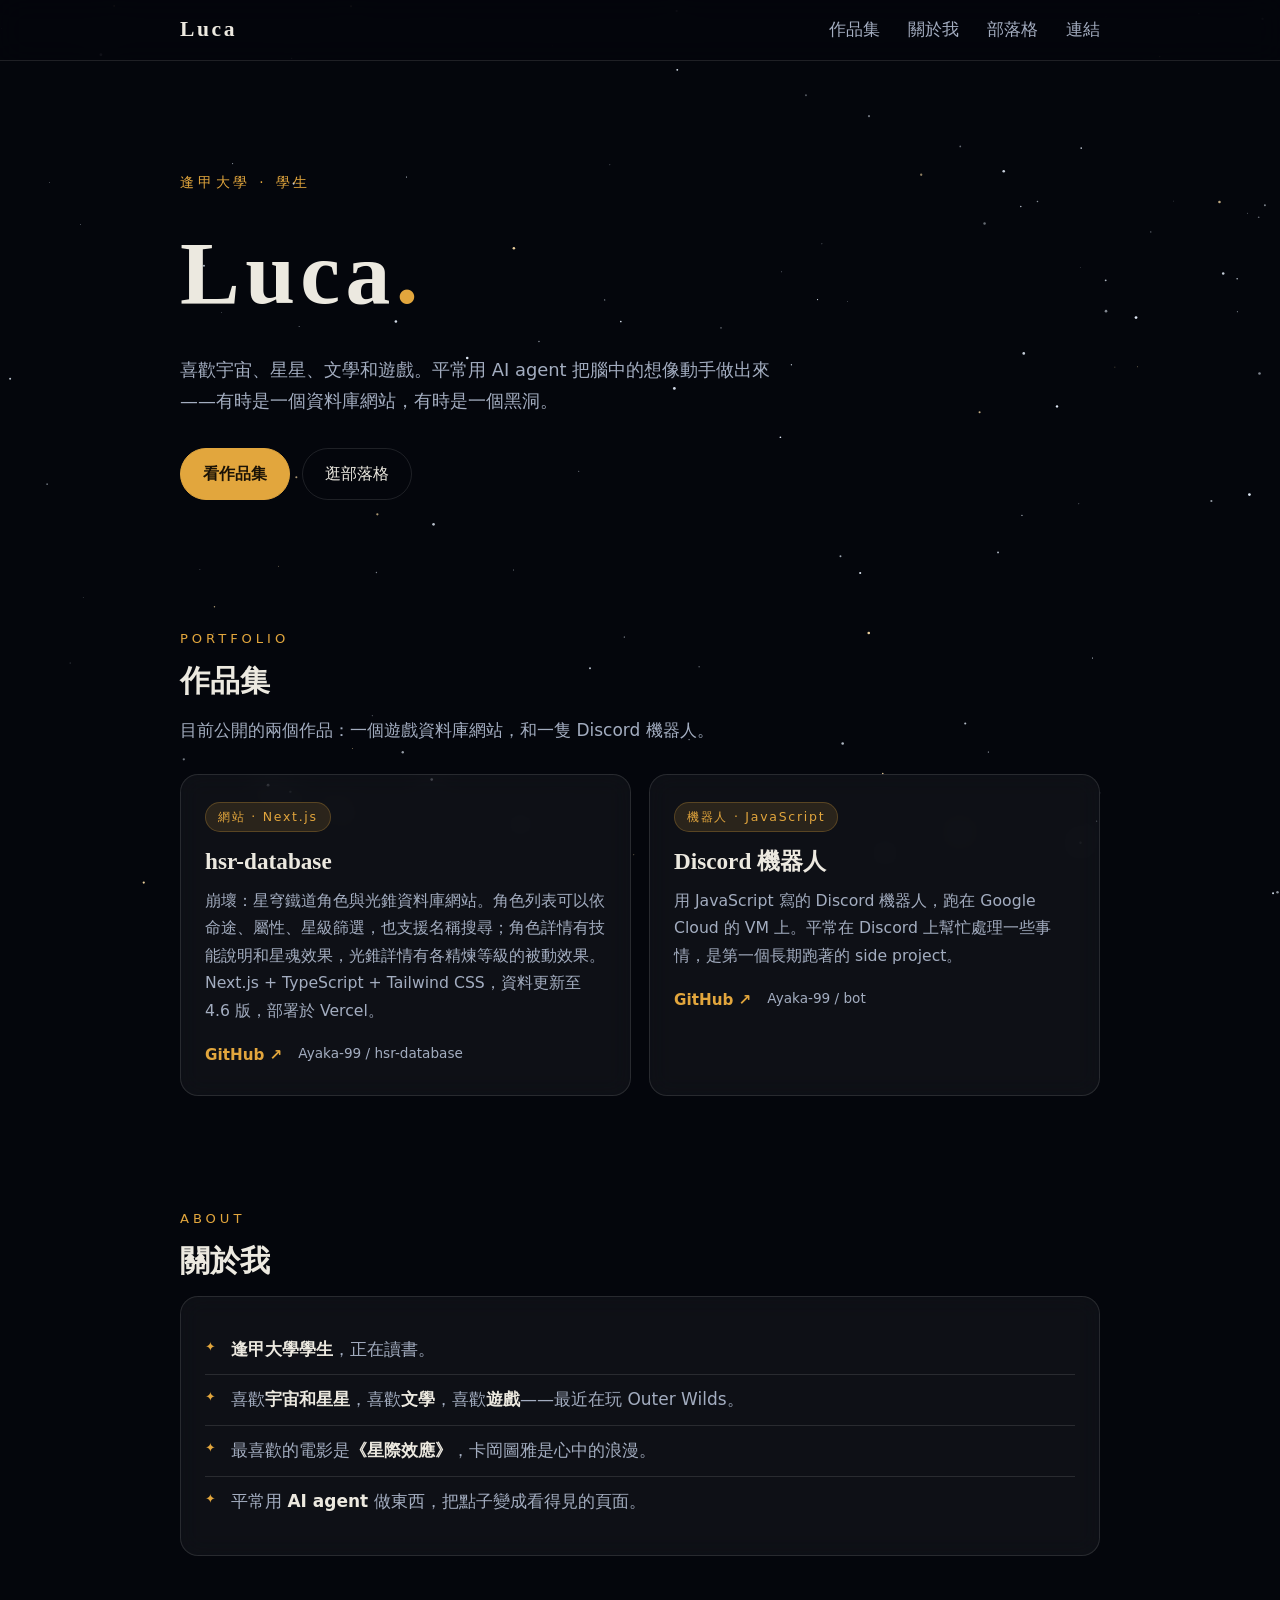
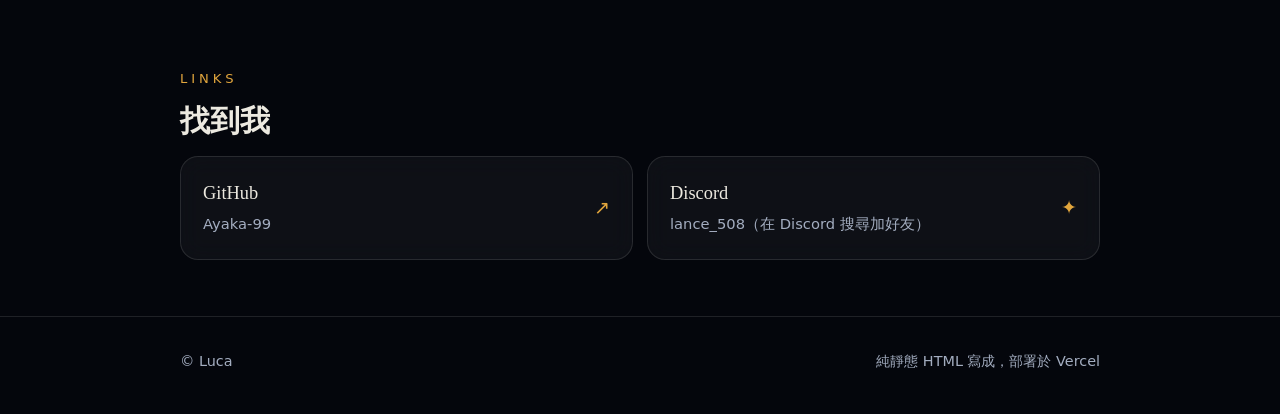
==== index.html @ b11821df "fix(nav): mobile menu drops to full-width row; feat: hero entrance and scroll-reveal animations" ====
<!DOCTYPE html>
<html lang="zh-Hant">
<head>
  <meta charset="UTF-8">
  <meta name="viewport" content="width=device-width, initial-scale=1.0">
  <meta name="description" content="Luca 的個人網站：逢甲大學學生，喜歡宇宙、星星、文學和遊戲。作品集、關於我、部落格。">
  <title>Luca</title>
  <link rel="stylesheet" href="assets/css/style.css">
</head>
<body>
  <canvas id="stars" aria-hidden="true"></canvas>

  <header class="site-header">
    <div class="container header-inner">
      <a class="brand" href="index.html">Luca</a>
      <button class="nav-toggle" type="button" aria-expanded="false" aria-label="開啟選單">☰</button>
      <nav class="site-nav" aria-label="主選單">
        <a href="#works">作品集</a>
        <a href="#about">關於我</a>
        <a href="blog/">部落格</a>
        <a href="#links">連結</a>
      </nav>
    </div>
  </header>

  <main>
    <!-- Hero -->
    <section class="hero">
      <div class="container">
        <p class="eyebrow">逢甲大學 · 學生</p>
        <h1>Luca<span class="dot">.</span></h1>
        <p class="lede">喜歡宇宙、星星、文學和遊戲。平常用 AI agent 把腦中的想像動手做出來——有時是一個資料庫網站，有時是一個黑洞。</p>
        <div class="hero-actions">
          <a class="btn" href="#works">看作品集</a>
          <a class="btn btn-ghost" href="blog/">逛部落格</a>
        </div>
      </div>
    </section>

    <!-- 作品集 -->
    <section class="section" id="works">
      <div class="container">
        <p class="section-label">PORTFOLIO</p>
        <h2>作品集</h2>
        <p class="section-intro">目前公開的兩個作品：一個遊戲資料庫網站，和一隻 Discord 機器人。</p>

        <div class="works-grid">
          <article class="work-card reveal">
            <span class="work-tag">網站 · Next.js</span>
            <h3>hsr-database</h3>
            <p>崩壞：星穹鐵道角色與光錐資料庫網站。角色列表可以依命途、屬性、星級篩選，也支援名稱搜尋；角色詳情有技能說明和星魂效果，光錐詳情有各精煉等級的被動效果。Next.js + TypeScript + Tailwind CSS，資料更新至 4.6 版，部署於 Vercel。</p>
            <div class="work-links">
              <a href="https://github.com/Ayaka-99/hsr-database" target="_blank" rel="noopener">GitHub ↗</a>
              <span class="repo">Ayaka-99 / hsr-database</span>
            </div>
          </article>

          <article class="work-card reveal">
            <span class="work-tag">機器人 · JavaScript</span>
            <h3>Discord 機器人</h3>
            <p>用 JavaScript 寫的 Discord 機器人，跑在 Google Cloud 的 VM 上。平常在 Discord 上幫忙處理一些事情，是第一個長期跑著的 side project。</p>
            <div class="work-links">
              <a href="https://github.com/Ayaka-99/bot" target="_blank" rel="noopener">GitHub ↗</a>
              <span class="repo">Ayaka-99 / bot</span>
            </div>
          </article>
        </div>
      </div>
    </section>

    <!-- 關於我 -->
    <section class="section" id="about">
      <div class="container">
        <p class="section-label">ABOUT</p>
        <h2>關於我</h2>
        <div class="about-panel reveal">
          <ul class="about-list">
            <li><strong>逢甲大學學生</strong>，正在讀書。</li>
            <li>喜歡<strong>宇宙和星星</strong>，喜歡<strong>文學</strong>，喜歡<strong>遊戲</strong>——最近在玩 Outer Wilds。</li>
            <li>最喜歡的電影是<strong>《星際效應》</strong>，卡岡圖雅是心中的浪漫。</li>
            <li>平常用 <strong>AI agent</strong> 做東西，把點子變成看得見的頁面。</li>
          </ul>
        </div>
      </div>
    </section>

    <!-- 連結 -->
    <section class="section" id="links">
      <div class="container">
        <p class="section-label">LINKS</p>
        <h2>找到我</h2>
        <div class="link-grid">
          <a class="link-card reveal" href="https://github.com/Ayaka-99" target="_blank" rel="noopener">
            <span>
              <span class="link-name">GitHub</span><br>
              <span class="link-handle">Ayaka-99</span>
            </span>
            <span class="link-arrow">↗</span>
          </a>
          <div class="link-card reveal">
            <span>
              <span class="link-name">Discord</span><br>
              <span class="link-handle">lance_508（在 Discord 搜尋加好友）</span>
            </span>
            <span class="link-arrow">✦</span>
          </div>
        </div>
      </div>
    </section>
  </main>

  <footer class="site-footer">
    <div class="container">
      <span>© Luca</span>
      <span>純靜態 HTML 寫成，部署於 Vercel</span>
    </div>
  </footer>

  <script src="assets/js/main.js"></script>
</body>
</html>
---- assets/css/style.css ----
/* Luca — 個人網站樣式
   深空黑 + 星空 + 玻璃面板。手機優先，響應式。
   注意：本站刻意不用線性漸層。 */

:root {
  --bg: #04060c;
  --bg-soft: #0a0f1a;
  --panel: rgba(255, 255, 255, 0.045);
  --panel-border: rgba(255, 255, 255, 0.11);
  --panel-border-hover: rgba(226, 166, 61, 0.45);
  --text: #ece9e0;
  --muted: #a3adc0;
  --accent: #e2a63d;
  --accent-ink: #1a1206;
  --accent-soft: rgba(226, 166, 61, 0.13);
  --radius: 18px;
  --max: 960px;
  --serif: "Noto Serif TC", "Songti TC", Georgia, "Times New Roman", serif;
  --sans: "Noto Sans TC", "PingFang TC", "Microsoft JhengHei", system-ui, -apple-system, "Segoe UI", sans-serif;
}

* { box-sizing: border-box; }

html { scroll-behavior: smooth; }

body {
  margin: 0;
  background: var(--bg);
  color: var(--text);
  font-family: var(--sans);
  font-size: 17px;
  line-height: 1.75;
  -webkit-font-smoothing: antialiased;
}

/* 星空畫布：固定在背景，內容在其上 */
#stars {
  position: fixed;
  inset: 0;
  z-index: -1;
  pointer-events: none;
}

a { color: var(--accent); text-decoration: none; }
a:hover { text-decoration: underline; }

h1, h2, h3 { font-family: var(--serif); line-height: 1.35; margin: 0; }
p { margin: 0 0 1em; }
p:last-child { margin-bottom: 0; }

.container {
  width: 100%;
  max-width: var(--max);
  margin: 0 auto;
  padding: 0 20px;
}

/* ── 頂部導覽 ── */
.site-header {
  position: sticky;
  top: 0;
  z-index: 10;
  background: rgba(4, 6, 12, 0.82);
  backdrop-filter: blur(14px);
  -webkit-backdrop-filter: blur(14px);
  border-bottom: 1px solid var(--panel-border);
}

.header-inner {
  display: flex;
  align-items: center;
  justify-content: space-between;
  flex-wrap: wrap;
  min-height: 60px;
}

.brand {
  font-family: var(--serif);
  font-size: 1.35rem;
  font-weight: 700;
  letter-spacing: 0.12em;
  color: var(--text);
}
.brand:hover { text-decoration: none; color: var(--accent); }

.nav-toggle {
  background: none;
  border: 1px solid var(--panel-border);
  border-radius: 10px;
  color: var(--text);
  font-size: 1.1rem;
  line-height: 1;
  padding: 8px 12px;
  cursor: pointer;
}

.site-nav { display: none; }
.site-header.nav-open .site-nav {
  display: flex;
  flex-direction: column;
  flex-basis: 100%;
  gap: 4px;
  padding: 8px 0 16px;
  border-top: 1px solid var(--panel-border);
  margin-top: 8px;
}
.site-nav a {
  color: var(--muted);
  padding: 8px 4px;
  border-bottom: 1px solid transparent;
}
.site-nav a:hover { color: var(--text); text-decoration: none; }

/* ── Hero ── */
.hero { padding: 84px 0 56px; }
.hero .eyebrow {
  color: var(--accent);
  font-size: 0.85rem;
  letter-spacing: 0.28em;
  margin-bottom: 18px;
}
.hero h1 {
  font-size: clamp(3.2rem, 14vw, 5.6rem);
  letter-spacing: 0.06em;
  margin-bottom: 20px;
}
.hero h1 .dot { color: var(--accent); }
.hero .lede {
  font-size: 1.12rem;
  color: var(--muted);
  max-width: 34em;
  margin-bottom: 32px;
}
.hero-actions { display: flex; flex-wrap: wrap; gap: 12px; }

/* ── 進場與捲動動畫 ── */
@keyframes rise {
  from { opacity: 0; transform: translateY(14px); }
  to { opacity: 1; transform: translateY(0); }
}
.hero .eyebrow { animation: rise 0.7s ease both; }
.hero h1 { animation: rise 0.7s ease 0.08s both; }
.hero .lede { animation: rise 0.7s ease 0.16s both; }
.hero-actions { animation: rise 0.7s ease 0.24s both; }

/* 捲動淡入（由 JS 加上 .in；無 JS 時保持可見） */
.js .reveal {
  opacity: 0;
  transform: translateY(14px);
  transition: opacity 0.6s ease, transform 0.6s ease;
}
.js .reveal.in { opacity: 1; transform: translateY(0); }

.btn {
  display: inline-block;
  padding: 11px 22px;
  border-radius: 999px;
  font-size: 0.98rem;
  background: var(--accent);
  color: var(--accent-ink);
  font-weight: 700;
  border: 1px solid var(--accent);
}
.btn:hover { text-decoration: none; filter: brightness(1.08); }
.btn-ghost {
  background: transparent;
  color: var(--text);
  border: 1px solid var(--panel-border);
  font-weight: 400;
}
.btn-ghost:hover { border-color: var(--accent); color: var(--accent); filter: none; }

/* ── 區塊 ── */
.section { padding: 56px 0; }
.section-label {
  font-size: 0.82rem;
  letter-spacing: 0.3em;
  color: var(--accent);
  margin-bottom: 10px;
}
.section h2 { font-size: 1.9rem; margin-bottom: 14px; }
.section .section-intro { color: var(--muted); max-width: 38em; margin-bottom: 28px; }

/* ── 作品卡片 ── */
.works-grid {
  display: grid;
  grid-template-columns: 1fr;
  gap: 18px;
}
.work-card {
  background: var(--panel);
  border: 1px solid var(--panel-border);
  border-radius: var(--radius);
  padding: 26px 24px;
  backdrop-filter: blur(12px);
  -webkit-backdrop-filter: blur(12px);
  transition: transform 0.25s ease, border-color 0.25s ease;
}
.work-card:hover {
  transform: translateY(-4px);
  border-color: var(--panel-border-hover);
}
.work-tag {
  display: inline-block;
  font-size: 0.78rem;
  letter-spacing: 0.14em;
  color: var(--accent);
  background: var(--accent-soft);
  border: 1px solid rgba(226, 166, 61, 0.25);
  border-radius: 999px;
  padding: 3px 12px;
  margin-bottom: 14px;
}
.work-card h3 { font-size: 1.45rem; margin-bottom: 10px; }
.work-card p { color: var(--muted); font-size: 0.98rem; }
.work-links { margin-top: 18px; display: flex; flex-wrap: wrap; gap: 16px; }
.work-links a { font-size: 0.95rem; font-weight: 700; }
.work-links .repo {
  color: var(--muted);
  font-size: 0.85rem;
  font-weight: 400;
}

/* ── 關於我 ── */
.about-panel {
  background: var(--panel);
  border: 1px solid var(--panel-border);
  border-radius: var(--radius);
  padding: 28px 24px;
  backdrop-filter: blur(12px);
  -webkit-backdrop-filter: blur(12px);
}
.about-panel p { color: var(--muted); }
.about-panel p strong { color: var(--text); font-weight: 700; }
.about-list { list-style: none; padding: 0; margin: 0; }
.about-list li {
  padding: 10px 0 10px 26px;
  position: relative;
  color: var(--muted);
  border-top: 1px solid var(--panel-border);
}
.about-list li:first-child { border-top: none; }
.about-list li::before {
  content: "✦";
  position: absolute;
  left: 0;
  top: 11px;
  color: var(--accent);
  font-size: 0.8rem;
}
.about-list li strong { color: var(--text); }

/* ── 連結 ── */
.link-grid {
  display: grid;
  grid-template-columns: 1fr;
  gap: 14px;
}
.link-card {
  display: flex;
  align-items: center;
  justify-content: space-between;
  gap: 16px;
  background: var(--panel);
  border: 1px solid var(--panel-border);
  border-radius: var(--radius);
  padding: 20px 22px;
  backdrop-filter: blur(12px);
  -webkit-backdrop-filter: blur(12px);
  color: var(--text);
  transition: border-color 0.25s ease, transform 0.25s ease;
}
.link-card:hover { text-decoration: none; border-color: var(--panel-border-hover); transform: translateY(-2px); }
.link-card .link-name { font-family: var(--serif); font-size: 1.15rem; }
.link-card .link-handle { color: var(--muted); font-size: 0.92rem; }
.link-card .link-arrow { color: var(--accent); font-size: 1.2rem; }

/* ── 部落格 ── */
.post-list { list-style: none; padding: 0; margin: 0; display: grid; gap: 16px; }
.post-item {
  background: var(--panel);
  border: 1px solid var(--panel-border);
  border-radius: var(--radius);
  padding: 24px;
  backdrop-filter: blur(12px);
  -webkit-backdrop-filter: blur(12px);
  transition: transform 0.25s ease, border-color 0.25s ease;
}
.post-item:hover { transform: translateY(-3px); border-color: var(--panel-border-hover); }
.post-item h3 { font-size: 1.3rem; margin-bottom: 8px; }
.post-item h3 a { color: var(--text); }
.post-item h3 a:hover { color: var(--accent); text-decoration: none; }
.post-item p { color: var(--muted); font-size: 0.97rem; }
.post-item .read-more { font-size: 0.92rem; font-weight: 700; }

.article { padding: 64px 0 72px; }
.article header { margin-bottom: 32px; }
.article h1 { font-size: clamp(1.7rem, 6vw, 2.4rem); margin-bottom: 14px; }
.article .article-lede { color: var(--muted); font-size: 1.05rem; }
.article .article-body p { margin-bottom: 1.2em; }
.article .article-body p:first-of-type::first-letter {
  font-family: var(--serif);
  font-size: 2.1em;
  line-height: 1;
  color: var(--accent);
  padding-right: 4px;
}
.back-link { display: inline-block; margin-top: 36px; font-weight: 700; }

/* ── 頁尾 ── */
.site-footer {
  border-top: 1px solid var(--panel-border);
  padding: 32px 0 40px;
  color: var(--muted);
  font-size: 0.9rem;
}
.site-footer .container { display: flex; flex-wrap: wrap; gap: 8px 24px; justify-content: space-between; }

/* ── 桌面版 ── */
@media (min-width: 640px) {
  .works-grid { grid-template-columns: 1fr 1fr; }
  .link-grid { grid-template-columns: 1fr 1fr; }
  .hero { padding: 110px 0 72px; }
}

@media (min-width: 760px) {
  .nav-toggle { display: none; }
  .site-nav { display: flex; gap: 28px; align-items: center; }
  .site-header.nav-open .site-nav { padding: 0; flex-direction: row; flex-basis: auto; border-top: none; margin-top: 0; }
  .site-nav a { padding: 0; }
  .header-inner { flex-wrap: nowrap; }
}

/* 減少動態偏好：關掉平滑捲動、進場與卡片動畫 */
@media (prefers-reduced-motion: reduce) {
  html { scroll-behavior: auto; }
  .work-card, .post-item, .link-card { transition: none; }
  .hero .eyebrow, .hero h1, .hero .lede, .hero-actions { animation: none; }
  .js .reveal { opacity: 1; transform: none; transition: none; }
}
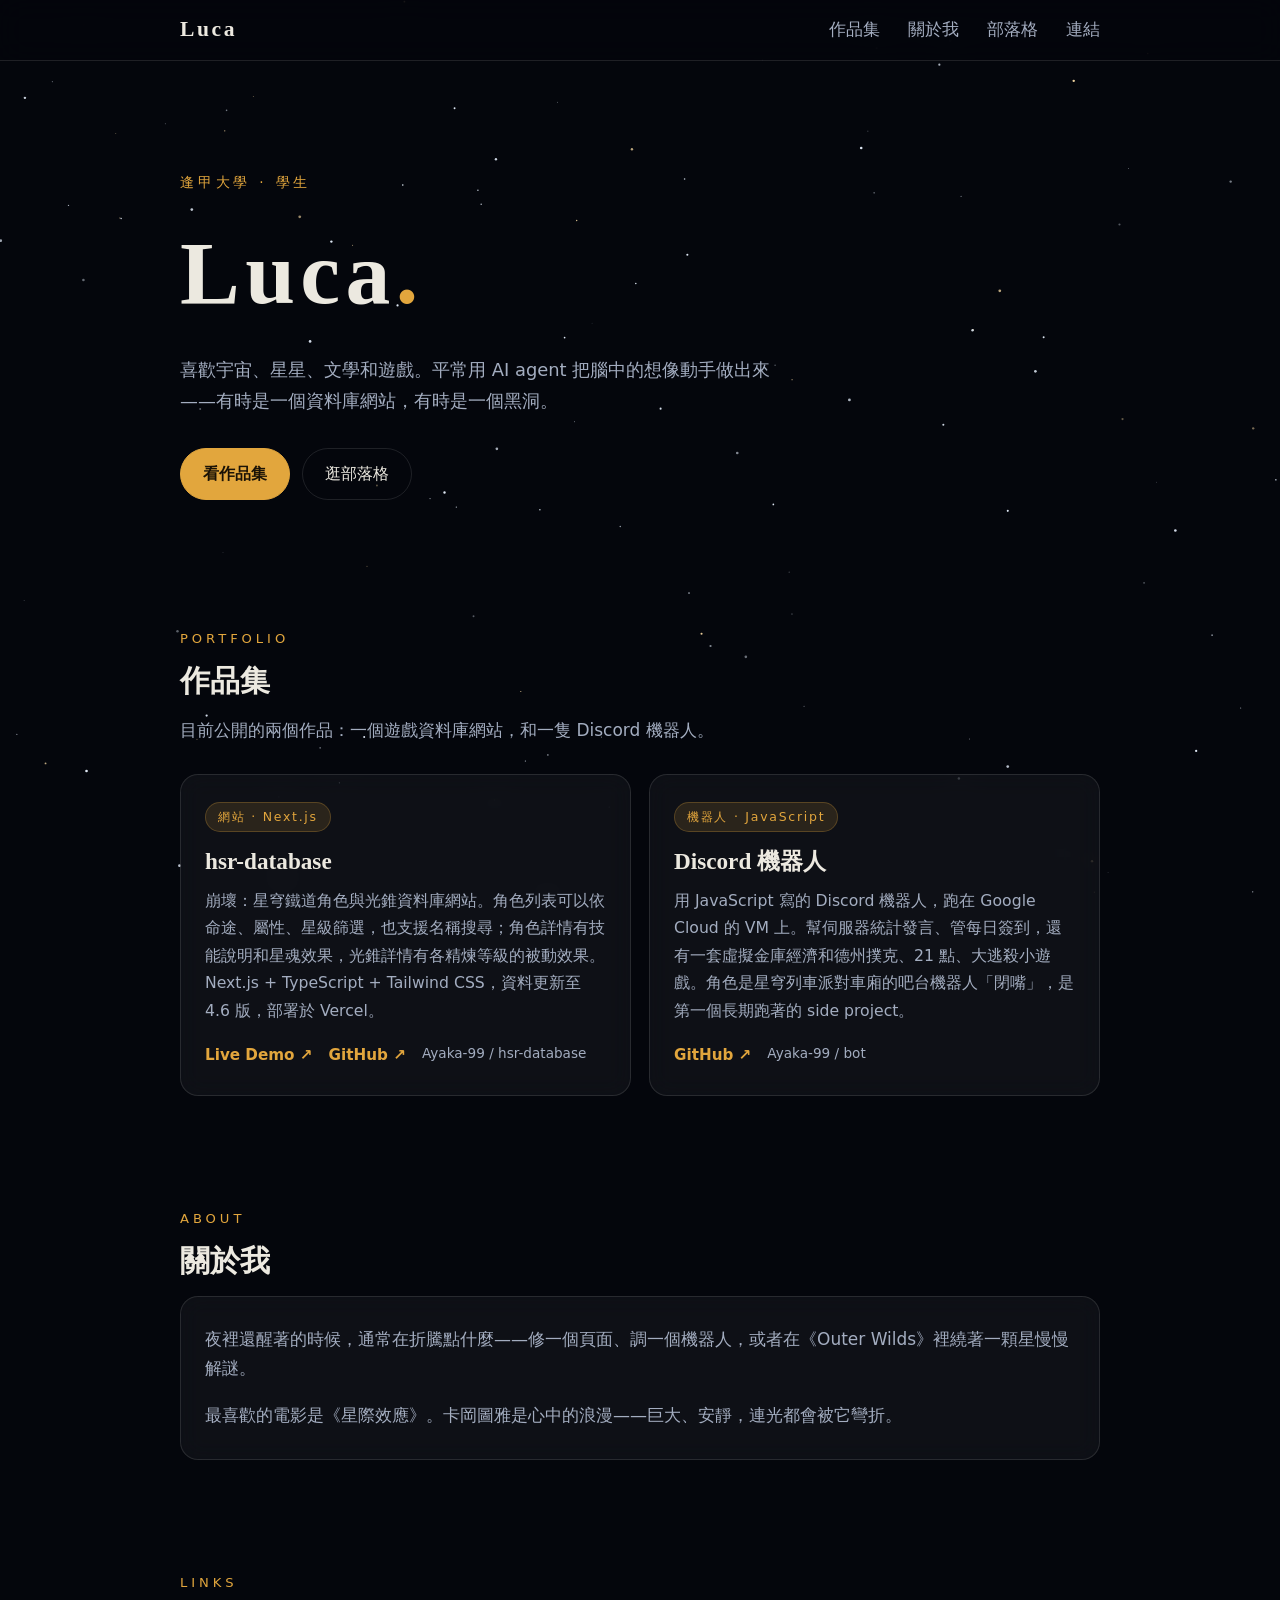
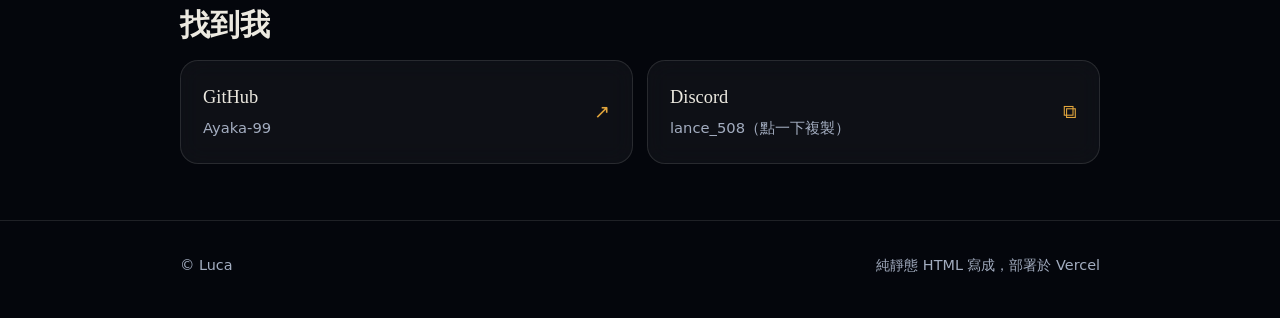
==== commit 8ea332ae: "fix(portfolio): apply Argon review - rewrite about, add hsr Live Demo, specify bot, Discord copy" ====
--- a/index.html
+++ b/index.html
@@ -50,6 +50,7 @@
             <h3>hsr-database</h3>
             <p>崩壞：星穹鐵道角色與光錐資料庫網站。角色列表可以依命途、屬性、星級篩選，也支援名稱搜尋；角色詳情有技能說明和星魂效果，光錐詳情有各精煉等級的被動效果。Next.js + TypeScript + Tailwind CSS，資料更新至 4.6 版，部署於 Vercel。</p>
             <div class="work-links">
+              <a href="https://hsr-database-preview.vercel.app" target="_blank" rel="noopener">Live Demo ↗</a>
               <a href="https://github.com/Ayaka-99/hsr-database" target="_blank" rel="noopener">GitHub ↗</a>
               <span class="repo">Ayaka-99 / hsr-database</span>
             </div>
@@ -58,7 +59,7 @@
           <article class="work-card reveal">
             <span class="work-tag">機器人 · JavaScript</span>
             <h3>Discord 機器人</h3>
-            <p>用 JavaScript 寫的 Discord 機器人，跑在 Google Cloud 的 VM 上。平常在 Discord 上幫忙處理一些事情，是第一個長期跑著的 side project。</p>
+            <p>用 JavaScript 寫的 Discord 機器人，跑在 Google Cloud 的 VM 上。幫伺服器統計發言、管每日簽到，還有一套虛擬金庫經濟和德州撲克、21 點、大逃殺小遊戲。角色是星穹列車派對車廂的吧台機器人「閉嘴」，是第一個長期跑著的 side project。</p>
             <div class="work-links">
               <a href="https://github.com/Ayaka-99/bot" target="_blank" rel="noopener">GitHub ↗</a>
               <span class="repo">Ayaka-99 / bot</span>
@@ -74,12 +75,8 @@
         <p class="section-label">ABOUT</p>
         <h2>關於我</h2>
         <div class="about-panel reveal">
-          <ul class="about-list">
-            <li><strong>逢甲大學學生</strong>，正在讀書。</li>
-            <li>喜歡<strong>宇宙和星星</strong>，喜歡<strong>文學</strong>，喜歡<strong>遊戲</strong>——最近在玩 Outer Wilds。</li>
-            <li>最喜歡的電影是<strong>《星際效應》</strong>，卡岡圖雅是心中的浪漫。</li>
-            <li>平常用 <strong>AI agent</strong> 做東西，把點子變成看得見的頁面。</li>
-          </ul>
+          <p>夜裡還醒著的時候，通常在折騰點什麼——修一個頁面、調一個機器人，或者在《Outer Wilds》裡繞著一顆星慢慢解謎。</p>
+          <p>最喜歡的電影是《星際效應》。卡岡圖雅是心中的浪漫——巨大、安靜，連光都會被它彎折。</p>
         </div>
       </div>
     </section>
@@ -97,13 +94,13 @@
             </span>
             <span class="link-arrow">↗</span>
           </a>
-          <div class="link-card reveal">
+          <button class="link-card reveal copy-card" type="button" id="discord-copy" aria-label="複製 Discord ID lance_508">
             <span>
               <span class="link-name">Discord</span><br>
-              <span class="link-handle">lance_508（在 Discord 搜尋加好友）</span>
+              <span class="link-handle">lance_508（點一下複製）</span>
             </span>
-            <span class="link-arrow">✦</span>
-          </div>
+            <span class="link-arrow">⧉</span>
+          </button>
         </div>
       </div>
     </section>
@@ -116,6 +113,8 @@
     </div>
   </footer>
 
+  <div class="toast" id="toast" role="status" aria-live="polite"></div>
+
   <script src="assets/js/main.js"></script>
 </body>
 </html>
--- a/assets/css/style.css
+++ b/assets/css/style.css
@@ -232,23 +232,6 @@
 }
 .about-panel p { color: var(--muted); }
 .about-panel p strong { color: var(--text); font-weight: 700; }
-.about-list { list-style: none; padding: 0; margin: 0; }
-.about-list li {
-  padding: 10px 0 10px 26px;
-  position: relative;
-  color: var(--muted);
-  border-top: 1px solid var(--panel-border);
-}
-.about-list li:first-child { border-top: none; }
-.about-list li::before {
-  content: "✦";
-  position: absolute;
-  left: 0;
-  top: 11px;
-  color: var(--accent);
-  font-size: 0.8rem;
-}
-.about-list li strong { color: var(--text); }
 
 /* ── 連結 ── */
 .link-grid {
@@ -274,6 +257,38 @@
 .link-card .link-name { font-family: var(--serif); font-size: 1.15rem; }
 .link-card .link-handle { color: var(--muted); font-size: 0.92rem; }
 .link-card .link-arrow { color: var(--accent); font-size: 1.2rem; }
+
+/* Discord 複製按鈕：外觀跟連結卡片一樣，但它是 button */
+button.link-card {
+  font: inherit;
+  text-align: left;
+  width: 100%;
+  cursor: pointer;
+}
+button.link-card:focus-visible {
+  outline: 2px solid var(--accent);
+  outline-offset: 2px;
+}
+
+/* 複製成功的小提示 */
+.toast {
+  position: fixed;
+  left: 50%;
+  bottom: 28px;
+  transform: translateX(-50%) translateY(8px);
+  background: var(--bg-soft);
+  color: var(--text);
+  border: 1px solid var(--panel-border-hover);
+  border-radius: 999px;
+  padding: 10px 20px;
+  font-size: 0.95rem;
+  white-space: nowrap;
+  opacity: 0;
+  pointer-events: none;
+  transition: opacity 0.25s ease, transform 0.25s ease;
+  z-index: 20;
+}
+.toast.show { opacity: 1; transform: translateX(-50%) translateY(0); }
 
 /* ── 部落格 ── */
 .post-list { list-style: none; padding: 0; margin: 0; display: grid; gap: 16px; }
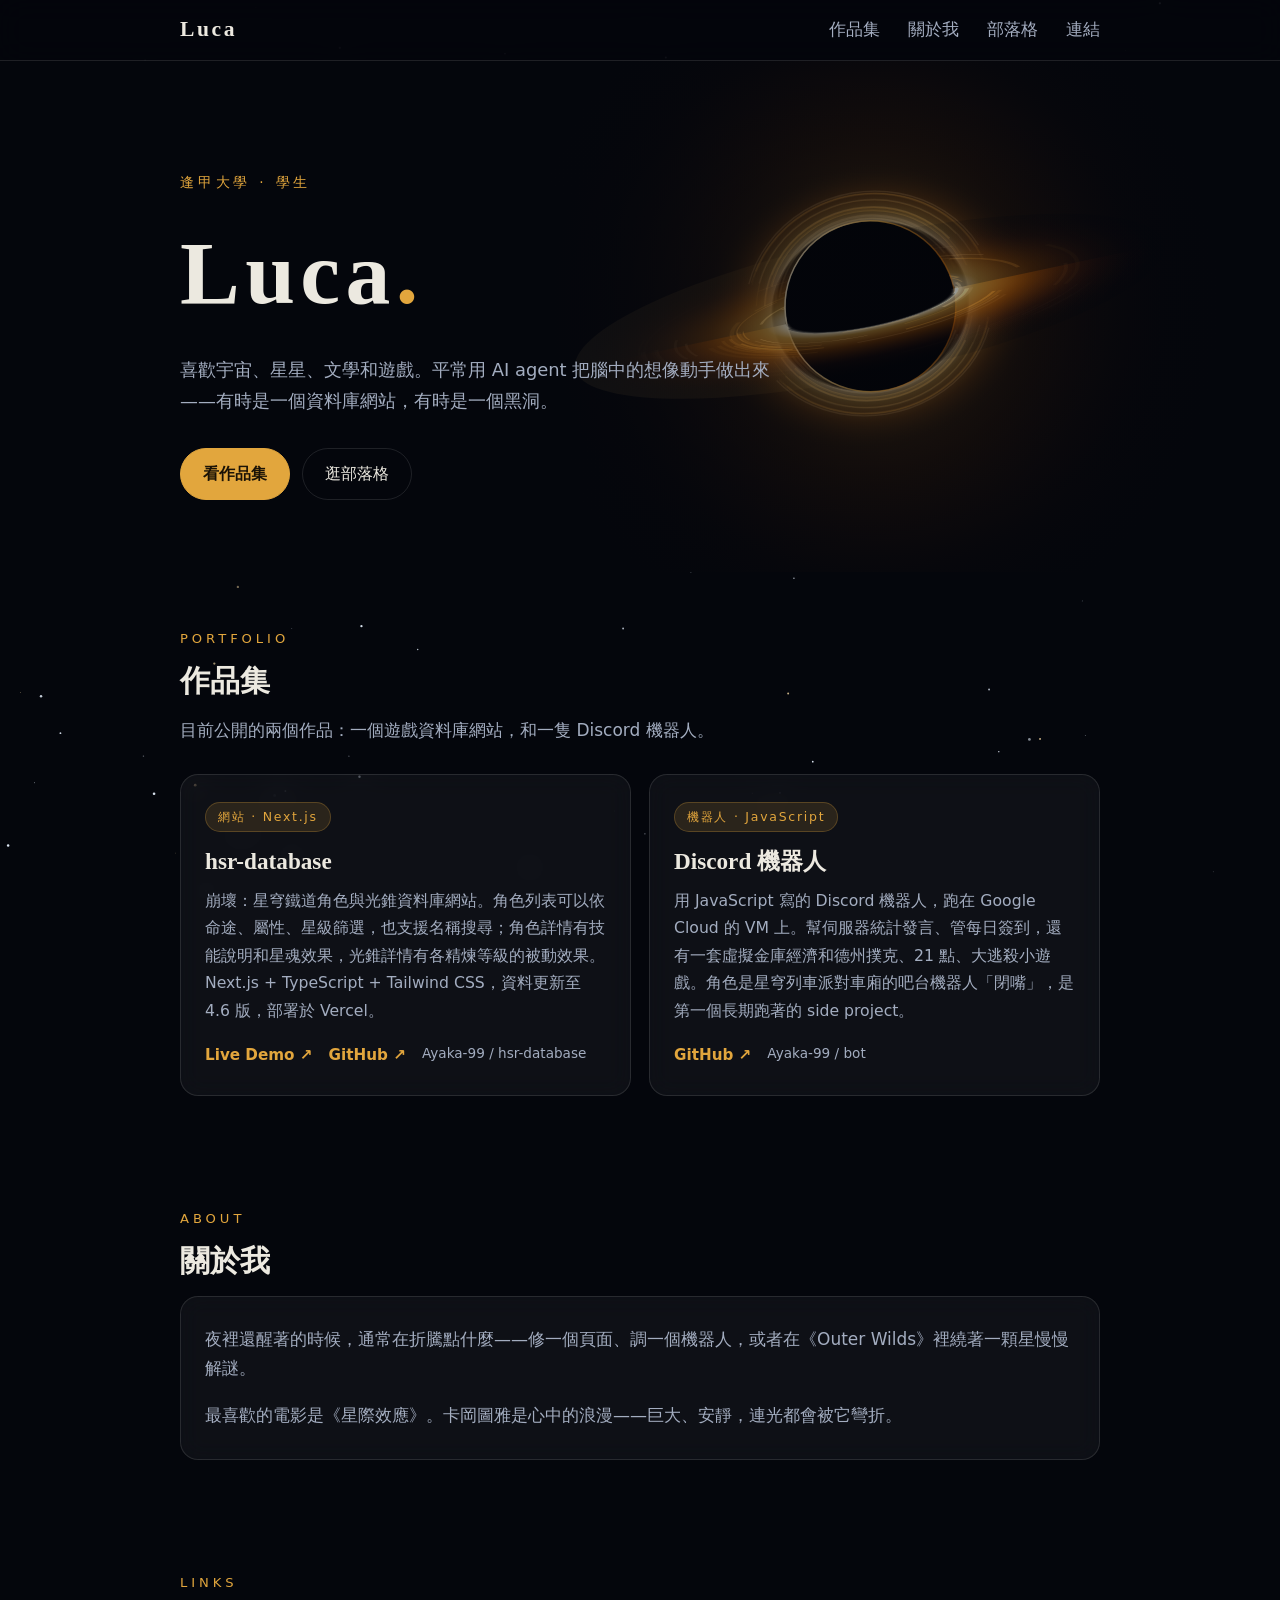
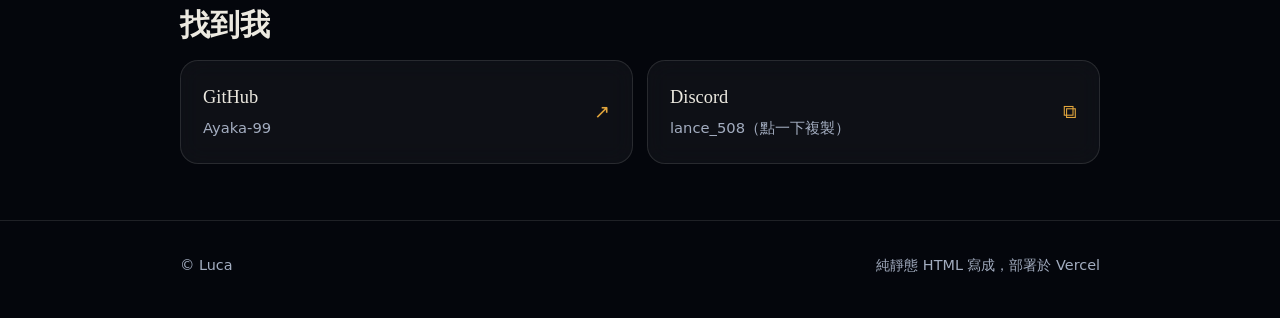
==== commit 36922e4f: "feat(hero): add lightweight Gargantua black hole background (Canvas 2D, Argon-built)" ====
--- a/index.html
+++ b/index.html
@@ -26,6 +26,8 @@
   <main>
     <!-- Hero -->
     <section class="hero">
+      <canvas id="gargantua-canvas" aria-hidden="true"></canvas>
+      <div class="hero-vignette" aria-hidden="true"></div>
       <div class="container">
         <p class="eyebrow">逢甲大學 · 學生</p>
         <h1>Luca<span class="dot">.</span></h1>
@@ -116,5 +118,6 @@
   <div class="toast" id="toast" role="status" aria-live="polite"></div>
 
   <script src="assets/js/main.js"></script>
+  <script src="assets/js/gargantua.js"></script>
 </body>
 </html>
--- a/assets/css/style.css
+++ b/assets/css/style.css
@@ -112,7 +112,25 @@
 .site-nav a:hover { color: var(--text); text-decoration: none; }
 
 /* ── Hero ── */
-.hero { padding: 84px 0 56px; }
+.hero { position: relative; overflow: hidden; padding: 84px 0 56px; }
+/* 卡岡圖雅畫布：hero 內的絕對定位背景層，文字在其上 */
+#gargantua-canvas {
+  position: absolute;
+  inset: 0;
+  width: 100%;
+  height: 100%;
+  z-index: 0;
+  pointer-events: none;
+}
+/* 文字易讀性遮罩：左側（文字區）較暗，右側（黑洞區）透明 */
+.hero-vignette {
+  position: absolute;
+  inset: 0;
+  z-index: 1;
+  pointer-events: none;
+  background: radial-gradient(ellipse at 22% 50%, rgba(4, 6, 12, 0.82) 0%, rgba(4, 6, 12, 0.42) 48%, transparent 78%);
+}
+.hero .container { position: relative; z-index: 2; }
 .hero .eyebrow {
   color: var(--accent);
   font-size: 0.85rem;
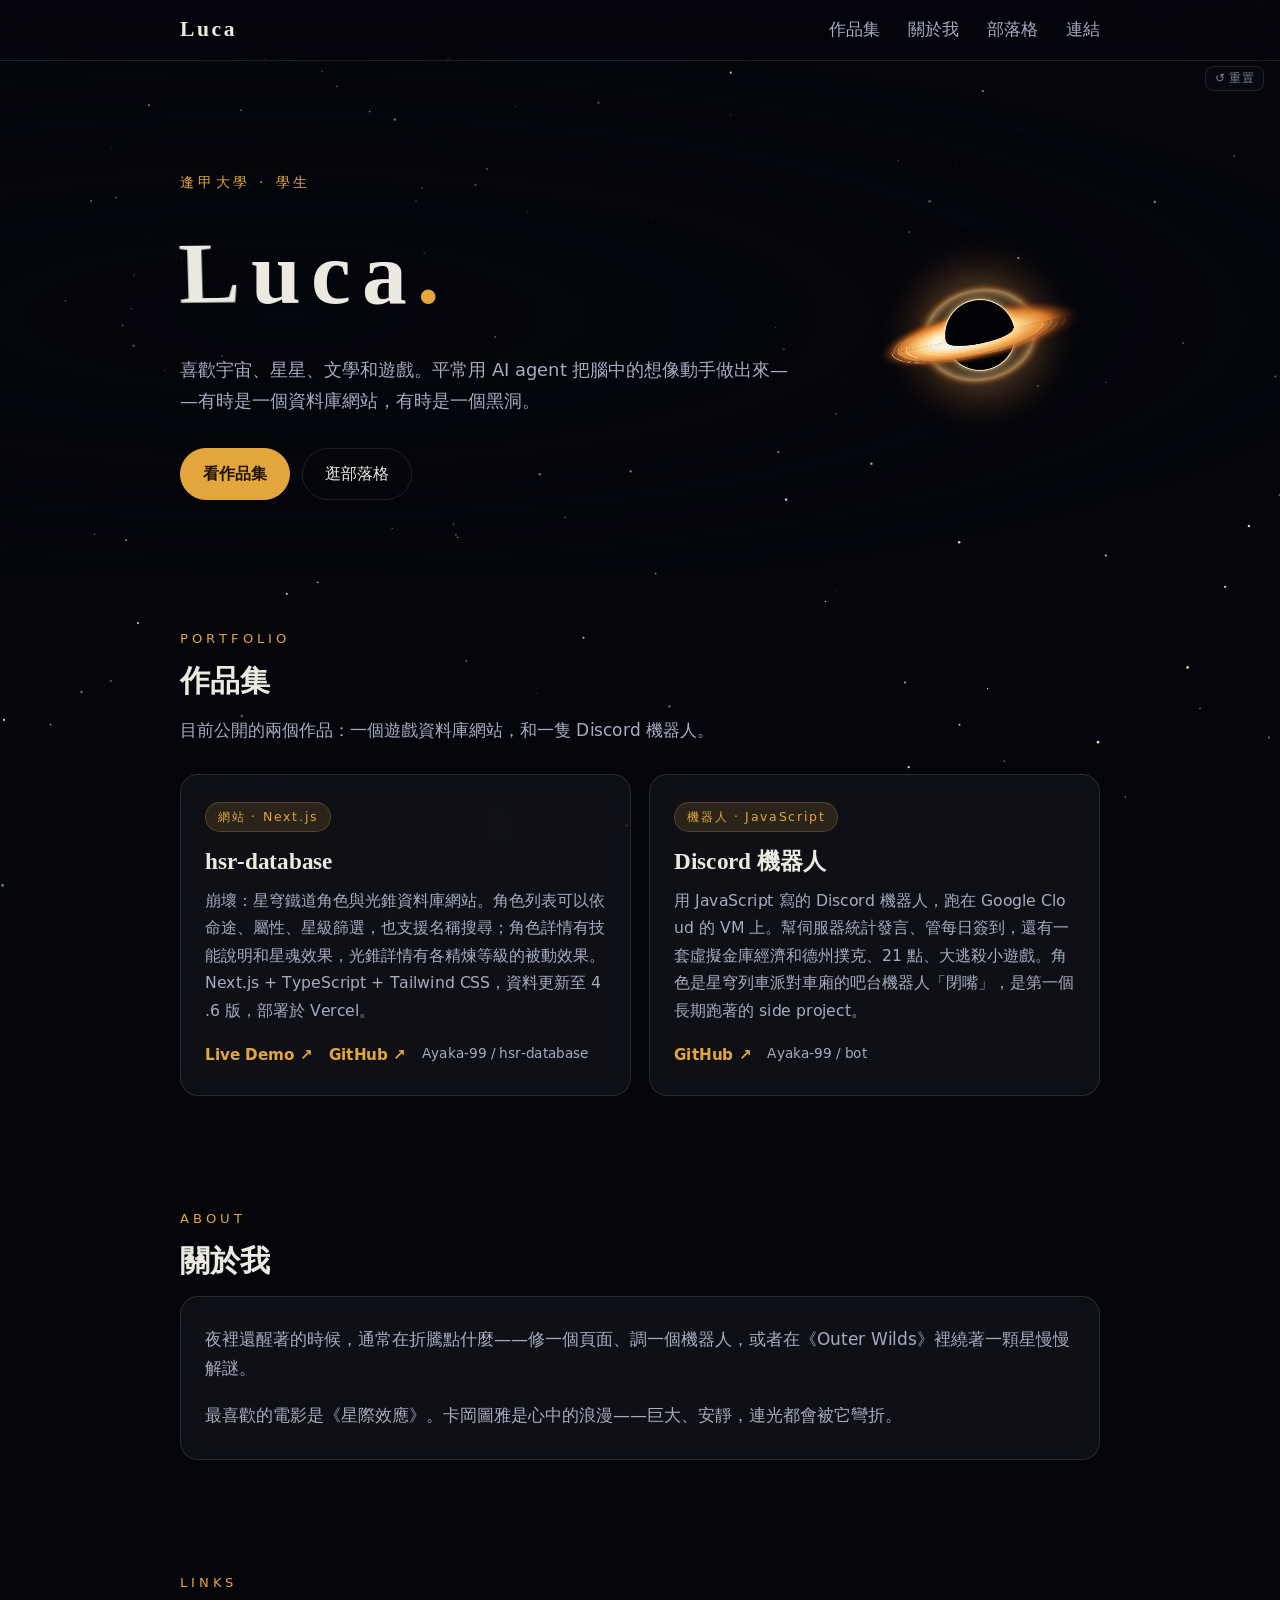
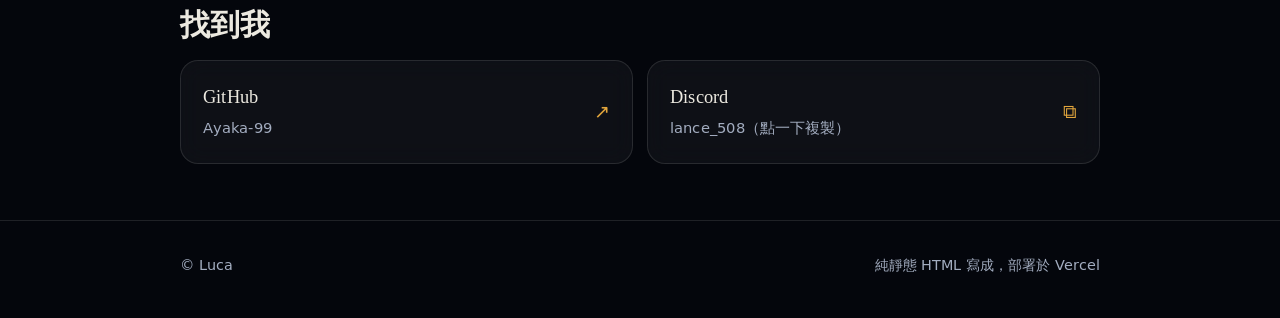
==== commit 970cb8c1: "feat: draggable black hole swallows text, jelly Luca title, reset button" ====
--- a/index.html
+++ b/index.html
@@ -10,15 +10,23 @@
 <body>
   <canvas id="stars" aria-hidden="true"></canvas>
 
+  <!-- 右上角重置按鈕：復原被黑洞吸走的文字與黑洞位置 -->
+  <button type="button" id="reset-btn" title="重置頁面文字與黑洞位置">↺ 重置</button>
+
+  <!-- 可自由拖動的黑洞（平時停在 hero 右側的 #bh-dock） -->
+  <div id="gargantua-wrapper" aria-label="可拖動的黑洞">
+    <canvas id="gargantua-canvas" width="520" height="520"></canvas>
+  </div>
+
   <header class="site-header">
     <div class="container header-inner">
-      <a class="brand" href="index.html">Luca</a>
+      <a class="brand" href="index.html" data-bh-immune="true">Luca</a>
       <button class="nav-toggle" type="button" aria-expanded="false" aria-label="開啟選單">☰</button>
       <nav class="site-nav" aria-label="主選單">
-        <a href="#works">作品集</a>
-        <a href="#about">關於我</a>
-        <a href="blog/">部落格</a>
-        <a href="#links">連結</a>
+        <a href="#works" class="swallable-text">作品集</a>
+        <a href="#about" class="swallable-text">關於我</a>
+        <a href="blog/" class="swallable-text">部落格</a>
+        <a href="#links" class="swallable-text">連結</a>
       </nav>
     </div>
   </header>
@@ -26,45 +34,48 @@
   <main>
     <!-- Hero -->
     <section class="hero">
-      <canvas id="gargantua-canvas" aria-hidden="true"></canvas>
       <div class="hero-vignette" aria-hidden="true"></div>
-      <div class="container">
-        <p class="eyebrow">逢甲大學 · 學生</p>
-        <h1>Luca<span class="dot">.</span></h1>
-        <p class="lede">喜歡宇宙、星星、文學和遊戲。平常用 AI agent 把腦中的想像動手做出來——有時是一個資料庫網站，有時是一個黑洞。</p>
-        <div class="hero-actions">
-          <a class="btn" href="#works">看作品集</a>
-          <a class="btn btn-ghost" href="blog/">逛部落格</a>
+      <div class="container hero-inner">
+        <div class="hero-text">
+          <p class="eyebrow swallable-text">逢甲大學 · 學生</p>
+          <h1 data-bh-immune="true"><span class="luca-char">L</span><span class="luca-char">u</span><span class="luca-char">c</span><span class="luca-char">a</span><span class="luca-char dot">.</span></h1>
+          <p class="lede swallable-text">喜歡宇宙、星星、文學和遊戲。平常用 AI agent 把腦中的想像動手做出來——有時是一個資料庫網站，有時是一個黑洞。</p>
+          <div class="hero-actions">
+            <a class="btn swallable-text" href="#works">看作品集</a>
+            <a class="btn btn-ghost swallable-text" href="blog/">逛部落格</a>
+          </div>
         </div>
+        <!-- 黑洞原本停靠位置（桌面版與手機版皆在右側） -->
+        <div id="bh-dock" aria-hidden="true"></div>
       </div>
     </section>
 
     <!-- 作品集 -->
     <section class="section" id="works">
       <div class="container">
-        <p class="section-label">PORTFOLIO</p>
-        <h2>作品集</h2>
-        <p class="section-intro">目前公開的兩個作品：一個遊戲資料庫網站，和一隻 Discord 機器人。</p>
+        <p class="section-label swallable-text">PORTFOLIO</p>
+        <h2 class="swallable-text">作品集</h2>
+        <p class="section-intro swallable-text">目前公開的兩個作品：一個遊戲資料庫網站，和一隻 Discord 機器人。</p>
 
         <div class="works-grid">
           <article class="work-card reveal">
-            <span class="work-tag">網站 · Next.js</span>
-            <h3>hsr-database</h3>
-            <p>崩壞：星穹鐵道角色與光錐資料庫網站。角色列表可以依命途、屬性、星級篩選，也支援名稱搜尋；角色詳情有技能說明和星魂效果，光錐詳情有各精煉等級的被動效果。Next.js + TypeScript + Tailwind CSS，資料更新至 4.6 版，部署於 Vercel。</p>
+            <span class="work-tag swallable-text">網站 · Next.js</span>
+            <h3 class="swallable-text">hsr-database</h3>
+            <p class="swallable-text">崩壞：星穹鐵道角色與光錐資料庫網站。角色列表可以依命途、屬性、星級篩選，也支援名稱搜尋；角色詳情有技能說明和星魂效果，光錐詳情有各精煉等級的被動效果。Next.js + TypeScript + Tailwind CSS，資料更新至 4.6 版，部署於 Vercel。</p>
             <div class="work-links">
-              <a href="https://hsr-database-preview.vercel.app" target="_blank" rel="noopener">Live Demo ↗</a>
-              <a href="https://github.com/Ayaka-99/hsr-database" target="_blank" rel="noopener">GitHub ↗</a>
-              <span class="repo">Ayaka-99 / hsr-database</span>
+              <a href="https://hsr-database-preview.vercel.app" target="_blank" rel="noopener" class="swallable-text">Live Demo ↗</a>
+              <a href="https://github.com/Ayaka-99/hsr-database" target="_blank" rel="noopener" class="swallable-text">GitHub ↗</a>
+              <span class="repo swallable-text">Ayaka-99 / hsr-database</span>
             </div>
           </article>
 
           <article class="work-card reveal">
-            <span class="work-tag">機器人 · JavaScript</span>
-            <h3>Discord 機器人</h3>
-            <p>用 JavaScript 寫的 Discord 機器人，跑在 Google Cloud 的 VM 上。幫伺服器統計發言、管每日簽到，還有一套虛擬金庫經濟和德州撲克、21 點、大逃殺小遊戲。角色是星穹列車派對車廂的吧台機器人「閉嘴」，是第一個長期跑著的 side project。</p>
+            <span class="work-tag swallable-text">機器人 · JavaScript</span>
+            <h3 class="swallable-text">Discord 機器人</h3>
+            <p class="swallable-text">用 JavaScript 寫的 Discord 機器人，跑在 Google Cloud 的 VM 上。幫伺服器統計發言、管每日簽到，還有一套虛擬金庫經濟和德州撲克、21 點、大逃殺小遊戲。角色是星穹列車派對車廂的吧台機器人「閉嘴」，是第一個長期跑著的 side project。</p>
             <div class="work-links">
-              <a href="https://github.com/Ayaka-99/bot" target="_blank" rel="noopener">GitHub ↗</a>
-              <span class="repo">Ayaka-99 / bot</span>
+              <a href="https://github.com/Ayaka-99/bot" target="_blank" rel="noopener" class="swallable-text">GitHub ↗</a>
+              <span class="repo swallable-text">Ayaka-99 / bot</span>
             </div>
           </article>
         </div>
@@ -74,11 +85,11 @@
     <!-- 關於我 -->
     <section class="section" id="about">
       <div class="container">
-        <p class="section-label">ABOUT</p>
-        <h2>關於我</h2>
+        <p class="section-label swallable-text">ABOUT</p>
+        <h2 class="swallable-text">關於我</h2>
         <div class="about-panel reveal">
-          <p>夜裡還醒著的時候，通常在折騰點什麼——修一個頁面、調一個機器人，或者在《Outer Wilds》裡繞著一顆星慢慢解謎。</p>
-          <p>最喜歡的電影是《星際效應》。卡岡圖雅是心中的浪漫——巨大、安靜，連光都會被它彎折。</p>
+          <p class="swallable-text">夜裡還醒著的時候，通常在折騰點什麼——修一個頁面、調一個機器人，或者在《Outer Wilds》裡繞著一顆星慢慢解謎。</p>
+          <p class="swallable-text">最喜歡的電影是《星際效應》。卡岡圖雅是心中的浪漫——巨大、安靜，連光都會被它彎折。</p>
         </div>
       </div>
     </section>
@@ -86,20 +97,20 @@
     <!-- 連結 -->
     <section class="section" id="links">
       <div class="container">
-        <p class="section-label">LINKS</p>
-        <h2>找到我</h2>
+        <p class="section-label swallable-text">LINKS</p>
+        <h2 class="swallable-text">找到我</h2>
         <div class="link-grid">
           <a class="link-card reveal" href="https://github.com/Ayaka-99" target="_blank" rel="noopener">
             <span>
-              <span class="link-name">GitHub</span><br>
-              <span class="link-handle">Ayaka-99</span>
+              <span class="link-name swallable-text">GitHub</span><br>
+              <span class="link-handle swallable-text">Ayaka-99</span>
             </span>
             <span class="link-arrow">↗</span>
           </a>
           <button class="link-card reveal copy-card" type="button" id="discord-copy" aria-label="複製 Discord ID lance_508">
             <span>
-              <span class="link-name">Discord</span><br>
-              <span class="link-handle">lance_508（點一下複製）</span>
+              <span class="link-name swallable-text">Discord</span><br>
+              <span class="link-handle swallable-text">lance_508（點一下複製）</span>
             </span>
             <span class="link-arrow">⧉</span>
           </button>
@@ -110,8 +121,8 @@
 
   <footer class="site-footer">
     <div class="container">
-      <span>© Luca</span>
-      <span>純靜態 HTML 寫成，部署於 Vercel</span>
+      <span class="swallable-text">© Luca</span>
+      <span class="swallable-text">純靜態 HTML 寫成，部署於 Vercel</span>
     </div>
   </footer>
 
--- a/assets/css/style.css
+++ b/assets/css/style.css
@@ -113,15 +113,6 @@
 
 /* ── Hero ── */
 .hero { position: relative; overflow: hidden; padding: 84px 0 56px; }
-/* 卡岡圖雅畫布：hero 內的絕對定位背景層，文字在其上 */
-#gargantua-canvas {
-  position: absolute;
-  inset: 0;
-  width: 100%;
-  height: 100%;
-  z-index: 0;
-  pointer-events: none;
-}
 /* 文字易讀性遮罩：左側（文字區）較暗，右側（黑洞區）透明 */
 .hero-vignette {
   position: absolute;
@@ -131,6 +122,14 @@
   background: radial-gradient(ellipse at 22% 50%, rgba(4, 6, 12, 0.82) 0%, rgba(4, 6, 12, 0.42) 48%, transparent 78%);
 }
 .hero .container { position: relative; z-index: 2; }
+/* Hero 內文與黑洞停靠區並排 */
+.hero-inner {
+  display: flex;
+  align-items: center;
+  justify-content: space-between;
+  gap: 24px;
+}
+.hero-text { flex: 1; min-width: 0; }
 .hero .eyebrow {
   color: var(--accent);
   font-size: 0.85rem;
@@ -143,6 +142,90 @@
   margin-bottom: 20px;
 }
 .hero h1 .dot { color: var(--accent); }
+/* Luca. 標題字元：果凍彈性物理用（黑洞靠近時會被拉扯變形） */
+.hero h1 .luca-char {
+  display: inline-block;
+  transform-origin: 50% 65%;
+  will-change: transform;
+}
+/* inline-block 會吃掉 letter-spacing，用 margin 補回字距 */
+.hero h1 .luca-char:not(:last-child) { margin-right: 0.06em; }
+
+/* ── 可拖動的黑洞與文字吞噬 ── */
+/* 右上角重置按鈕：復原被吸走的文字與黑洞位置 */
+#reset-btn {
+  position: fixed;
+  top: 66px;
+  right: 16px;
+  z-index: 55;
+  background: rgba(10, 12, 18, 0.82);
+  color: rgba(163, 173, 192, 0.72);
+  border: 1px solid rgba(255, 255, 255, 0.1);
+  border-radius: 8px;
+  padding: 4px 9px;
+  font-size: 0.72rem;
+  font-weight: 500;
+  letter-spacing: 0.04em;
+  cursor: pointer;
+  backdrop-filter: blur(8px);
+  -webkit-backdrop-filter: blur(8px);
+  transition: color 0.2s ease, border-color 0.2s ease, background 0.2s ease, transform 0.15s ease;
+  user-select: none;
+}
+#reset-btn:hover {
+  color: var(--text);
+  border-color: rgba(255, 255, 255, 0.24);
+  background: rgba(18, 22, 32, 0.92);
+}
+#reset-btn:active { transform: scale(0.95); }
+
+/* 可自由拖動的黑洞（fixed，位置由 JS 跟著 #bh-dock 或手指走） */
+#gargantua-wrapper {
+  position: fixed;
+  width: 240px;
+  height: 240px;
+  z-index: 50;
+  cursor: grab;
+  user-select: none;
+  touch-action: none;
+}
+#gargantua-wrapper:active { cursor: grabbing; }
+#gargantua-canvas {
+  width: 100%;
+  height: 100%;
+  display: block;
+  pointer-events: none;
+}
+
+/* 黑洞原本停靠位置（hero 右側） */
+#bh-dock {
+  width: 240px;
+  height: 240px;
+  flex-shrink: 0;
+  position: relative;
+  pointer-events: none;
+}
+
+/* 可被黑洞吞噬的文字字元 */
+.bh-char {
+  display: inline-block;
+  will-change: transform, opacity;
+  transition: color 0.15s ease;
+}
+.bh-char.swallowed { pointer-events: none; }
+
+/* 手機版：黑洞縮小，停在 hero 右上方，不擠在文字上方 */
+@media (max-width: 767px) {
+  #bh-dock {
+    position: absolute;
+    top: 28px;
+    right: -8px;
+    width: 165px;
+    height: 165px;
+  }
+  #gargantua-wrapper { width: 165px; height: 165px; }
+  .hero-inner { display: block; }
+}
 .hero .lede {
   font-size: 1.12rem;
   color: var(--muted);
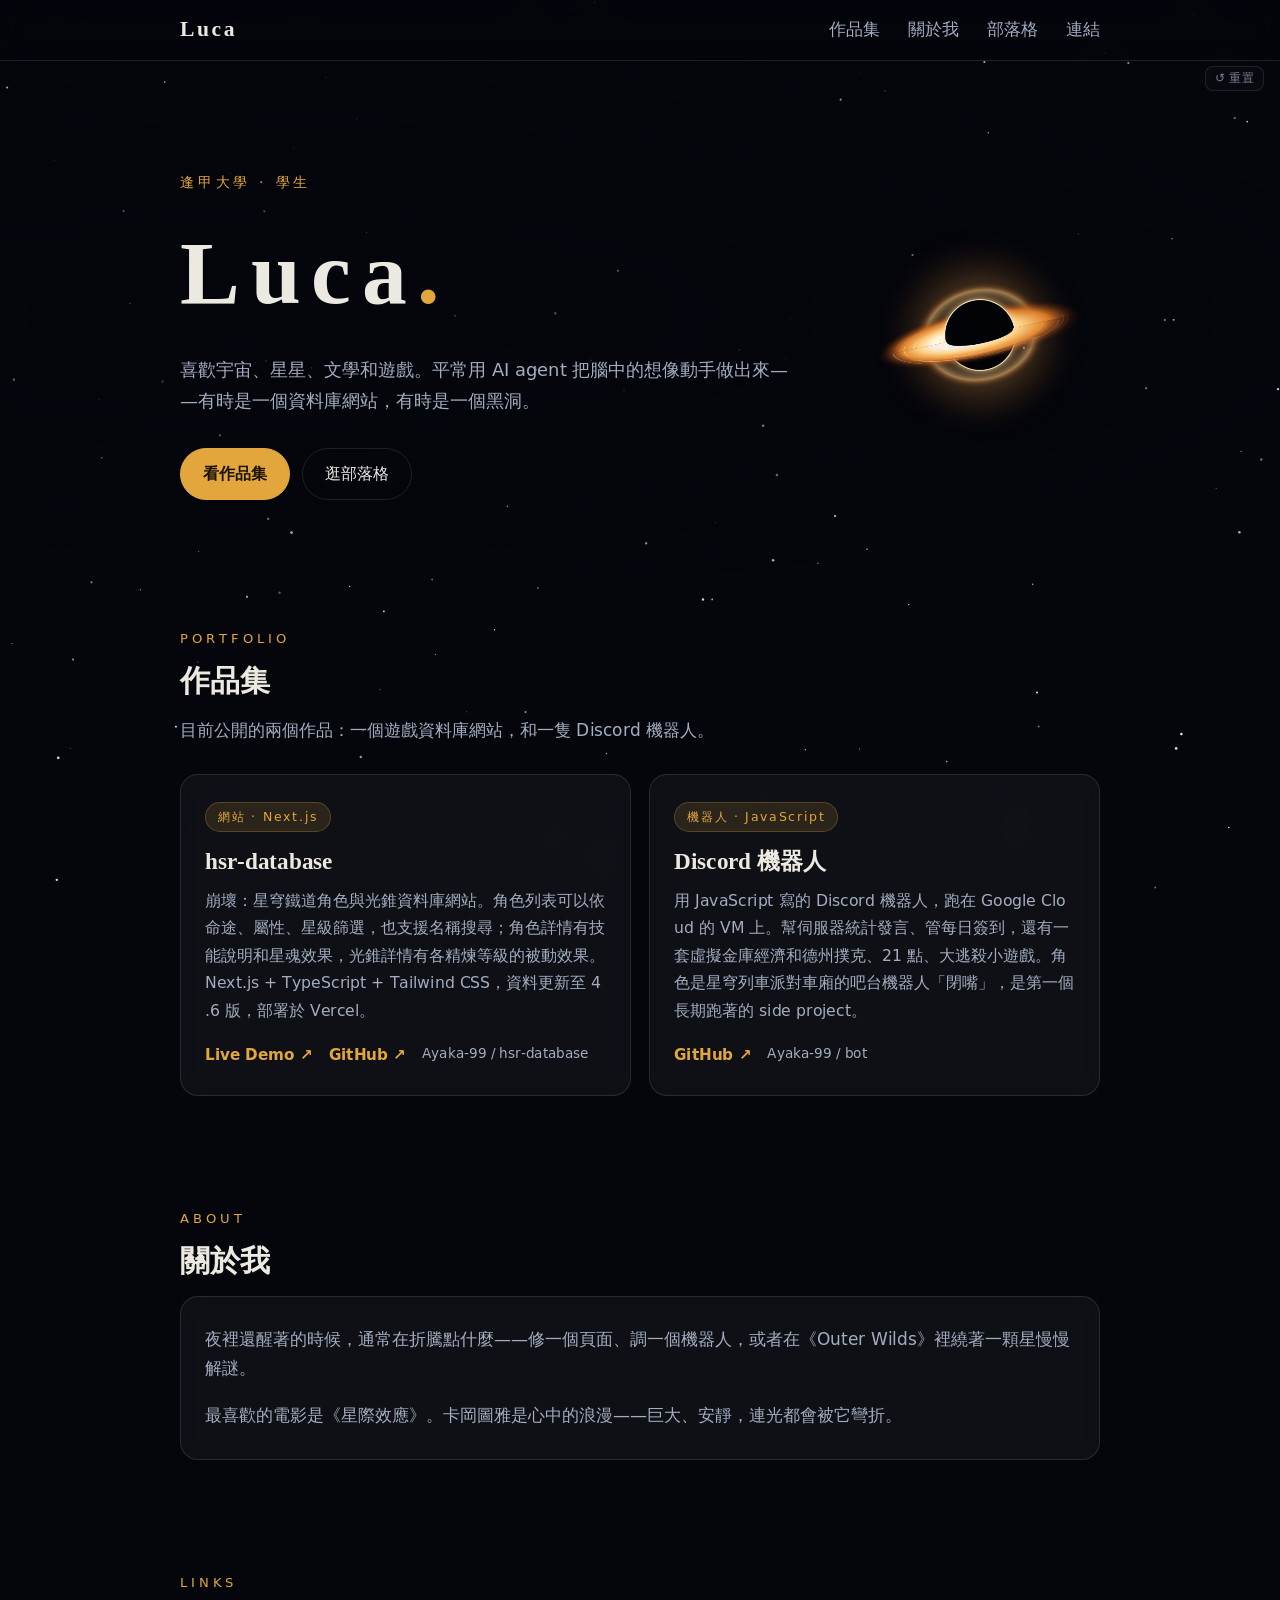
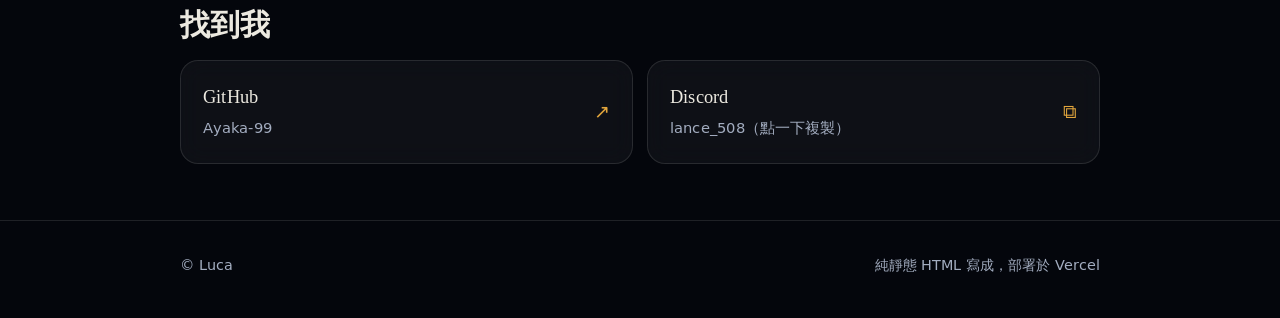
==== commit 285de995: "黑洞拖曳命中改用 wrapper 實際渲染位置算橢圓，並給 gargantua.js 加版本參數避免瀏覽器快取舊版" ====
--- a/index.html
+++ b/index.html
@@ -129,6 +129,6 @@
   <div class="toast" id="toast" role="status" aria-live="polite"></div>
 
   <script src="assets/js/main.js"></script>
-  <script src="assets/js/gargantua.js"></script>
+  <script src="assets/js/gargantua.js?v=3"></script>
 </body>
 </html>
--- a/assets/css/style.css
+++ b/assets/css/style.css
@@ -188,6 +188,7 @@
   cursor: grab;
   user-select: none;
   touch-action: none;
+  transition: width 0.25s ease, height 0.25s ease;
 }
 #gargantua-wrapper:active { cursor: grabbing; }
 #gargantua-canvas {
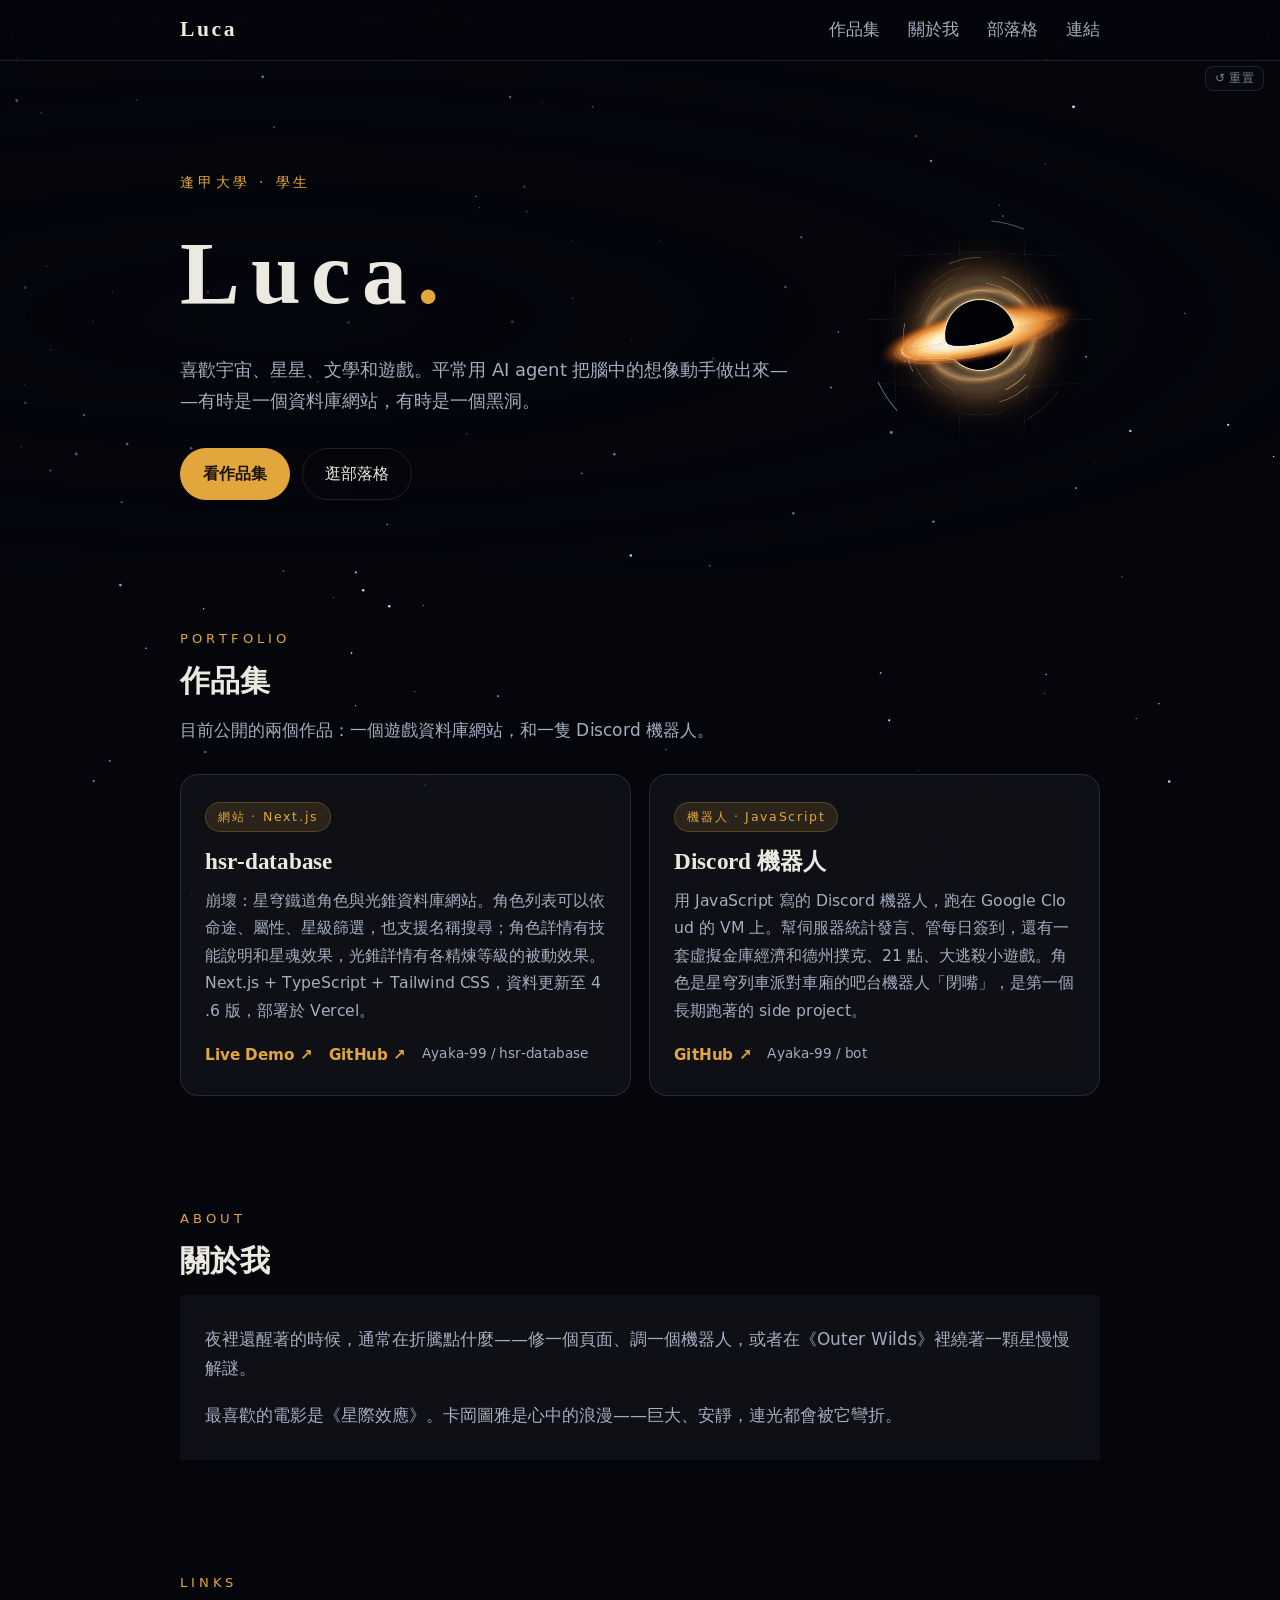
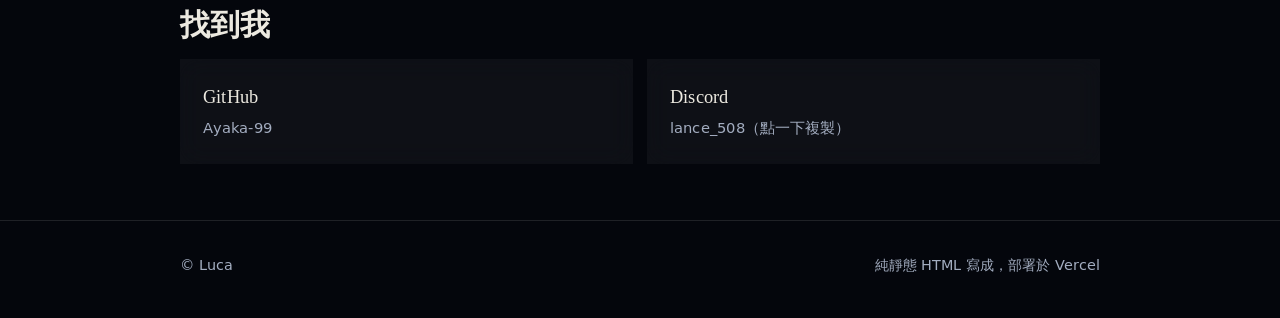
==== commit 2a2c361a: "Argon 物理強化版黑洞：義大利麵化、重力透鏡、時間膨脹（Thinking High 生成，完整保留拖曳/長大/果凍/重置）" ====
--- a/index.html
+++ b/index.html
@@ -129,6 +129,6 @@
   <div class="toast" id="toast" role="status" aria-live="polite"></div>
 
   <script src="assets/js/main.js"></script>
-  <script src="assets/js/gargantua.js?v=3"></script>
+  <script src="assets/js/gargantua.js?v=4"></script>
 </body>
 </html>
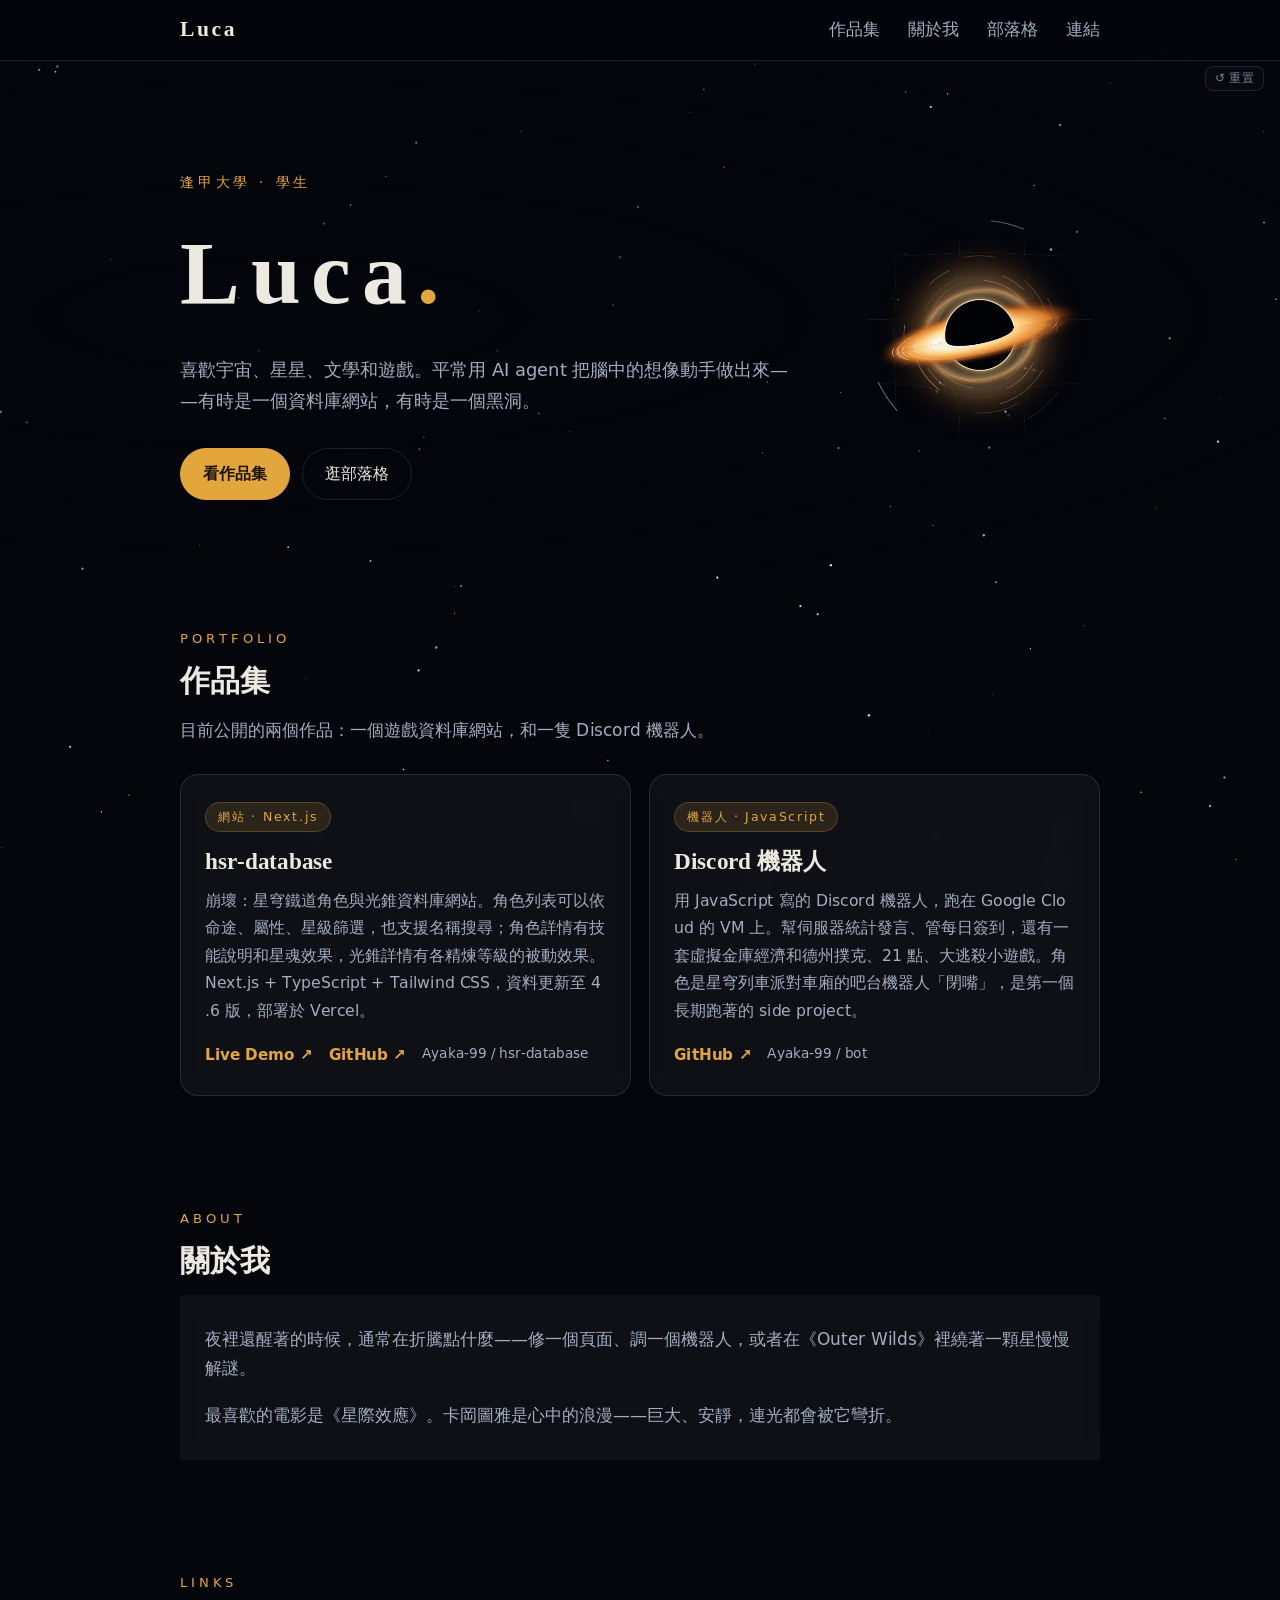
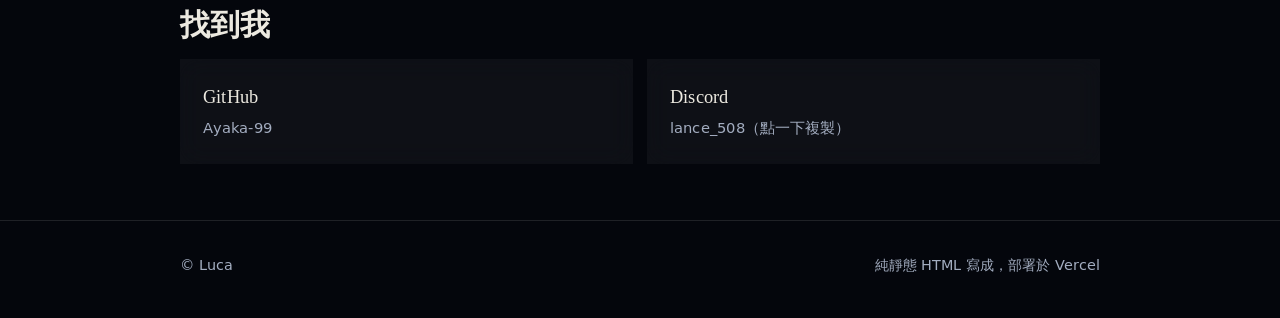
==== commit 37c86d6f: "修黑洞附近文字閃爍：字元物理改由動畫迴圈唯一驅動（不再由拖曳事件重複推進），近中心時凍結徑向角避免 atan2 跳動" ====
--- a/index.html
+++ b/index.html
@@ -129,6 +129,6 @@
   <div class="toast" id="toast" role="status" aria-live="polite"></div>
 
   <script src="assets/js/main.js"></script>
-  <script src="assets/js/gargantua.js?v=4"></script>
+  <script src="assets/js/gargantua.js?v=5"></script>
 </body>
 </html>
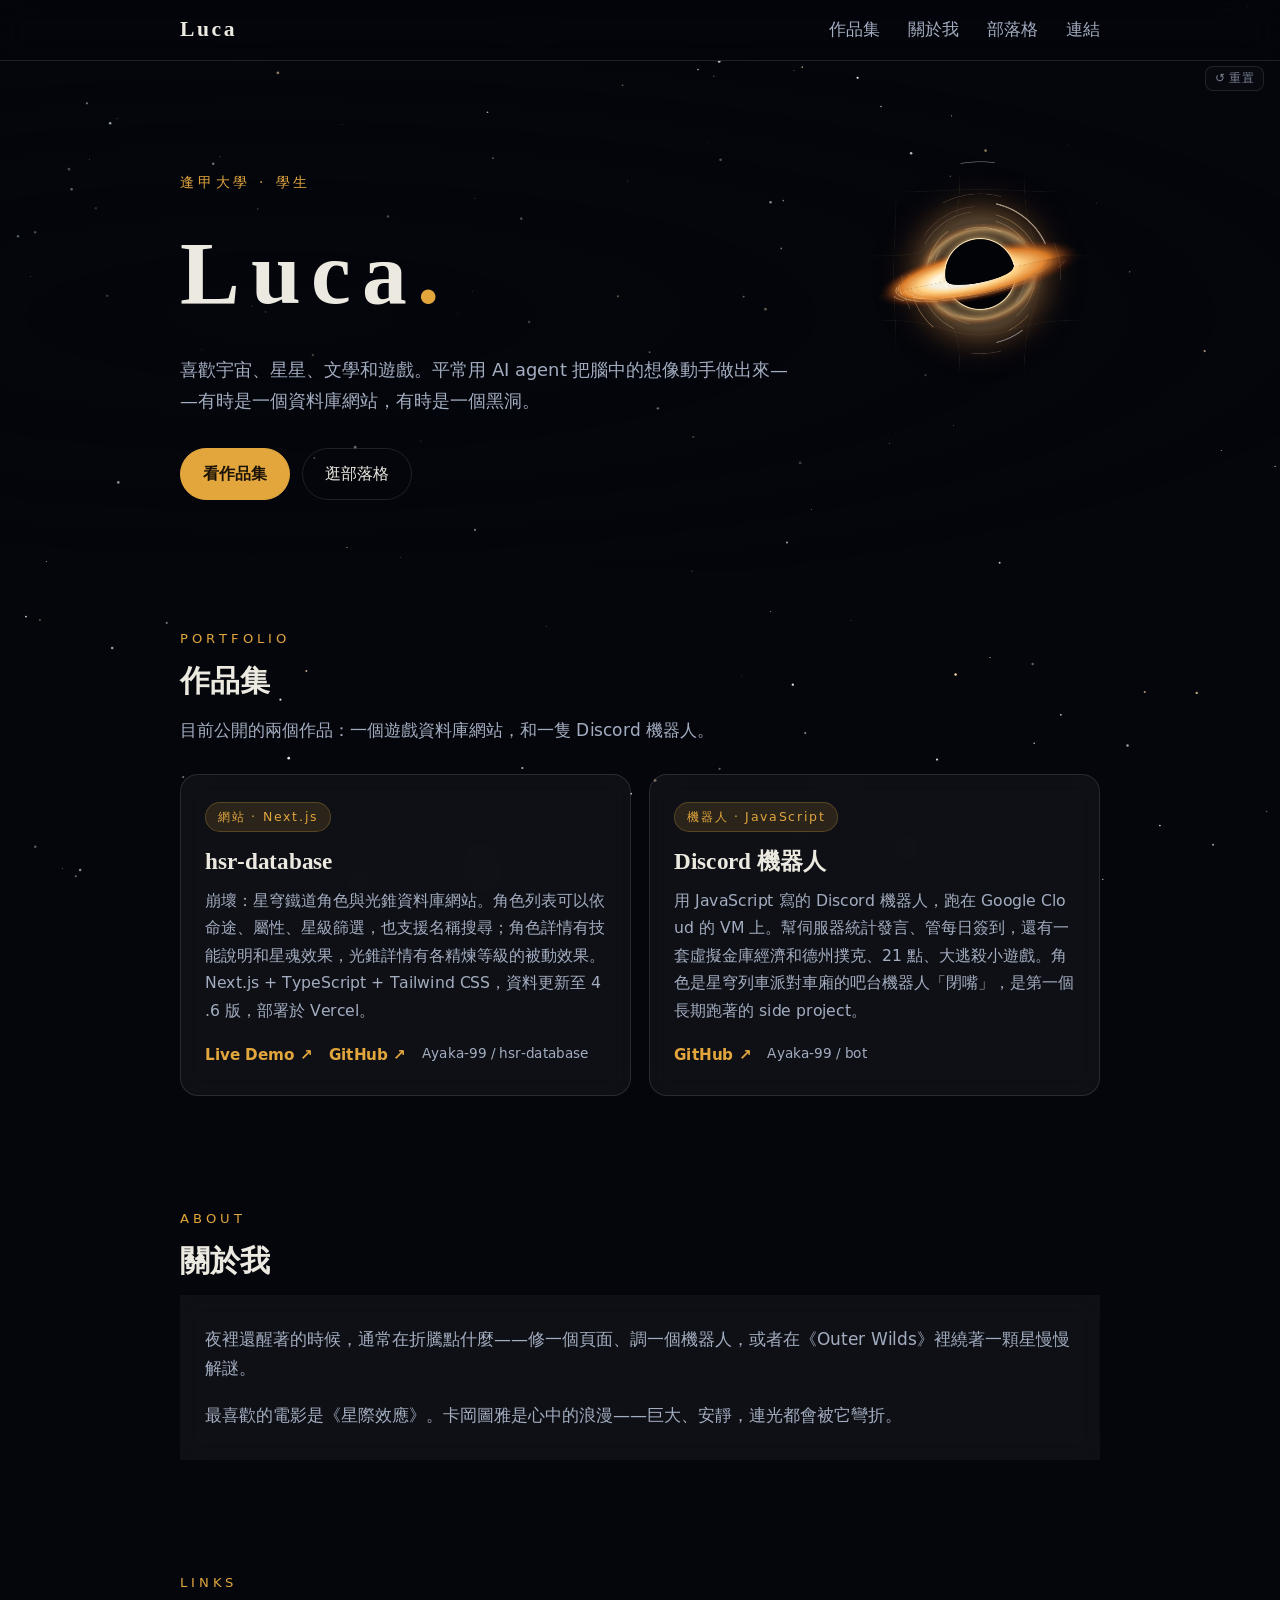
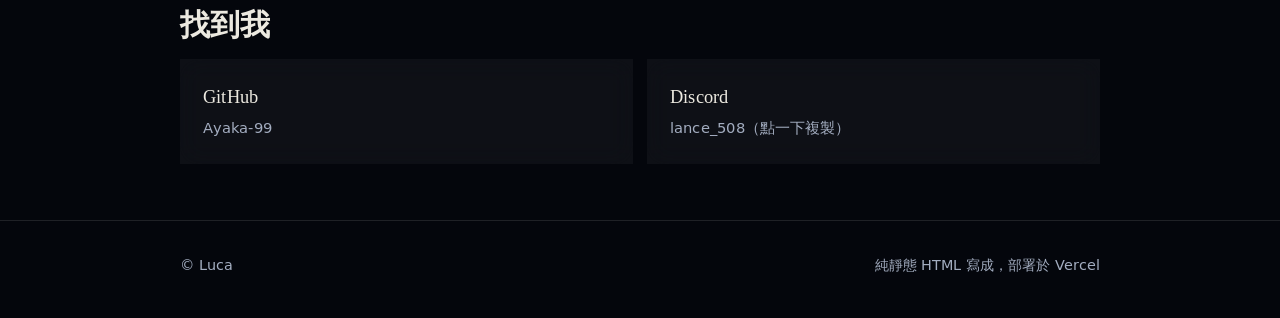
==== commit 654a4d22: "黑洞停靠位置上移對齊 Luca. 標題中心：桌面版改靠上對齊＋margin-top -17px，手機版 top 28px→-4px，平板 640-767px 用 top 20px" ====
--- a/index.html
+++ b/index.html
@@ -5,7 +5,7 @@
   <meta name="viewport" content="width=device-width, initial-scale=1.0">
   <meta name="description" content="Luca 的個人網站：逢甲大學學生，喜歡宇宙、星星、文學和遊戲。作品集、關於我、部落格。">
   <title>Luca</title>
-  <link rel="stylesheet" href="assets/css/style.css">
+  <link rel="stylesheet" href="assets/css/style.css?v=2">
 </head>
 <body>
   <canvas id="stars" aria-hidden="true"></canvas>
--- a/assets/css/style.css
+++ b/assets/css/style.css
@@ -125,7 +125,8 @@
 /* Hero 內文與黑洞停靠區並排 */
 .hero-inner {
   display: flex;
-  align-items: center;
+  /* 改成靠上對齊，讓黑洞對齊「Luca.」標題而不是整塊文字的垂直中心 */
+  align-items: flex-start;
   justify-content: space-between;
   gap: 24px;
 }
@@ -207,6 +208,14 @@
   pointer-events: none;
 }
 
+/* 桌面版：黑洞中心對齊「Luca.」標題中心（實測標題中心比 dock 中心高約 60px，
+   改靠上對齊後 dock 中心會落在標題中心下方約 17px，再用 margin-top 補回來） */
+@media (min-width: 768px) {
+  #bh-dock {
+    margin-top: -17px;
+  }
+}
+
 /* 可被黑洞吞噬的文字字元 */
 .bh-char {
   display: inline-block;
@@ -219,7 +228,8 @@
 @media (max-width: 767px) {
   #bh-dock {
     position: absolute;
-    top: 28px;
+    /* 實測 390px 時黑洞中心比「Luca.」標題中心低約 32px，top 從 28px 改為 -4px 讓兩者對齊 */
+    top: -4px;
     right: -8px;
     width: 165px;
     height: 165px;
@@ -440,6 +450,14 @@
   .hero { padding: 110px 0 72px; }
 }
 
+/* 平板寬度（640–767px）仍用手機版佈局，但 hero 上方內距是 110px 不是 84px，
+   黑洞 top 用 20px 才能對齊標題中心（手機 390px 時則是 -4px） */
+@media (min-width: 640px) and (max-width: 767px) {
+  #bh-dock {
+    top: 20px;
+  }
+}
+
 @media (min-width: 760px) {
   .nav-toggle { display: none; }
   .site-nav { display: flex; gap: 28px; align-items: center; }
